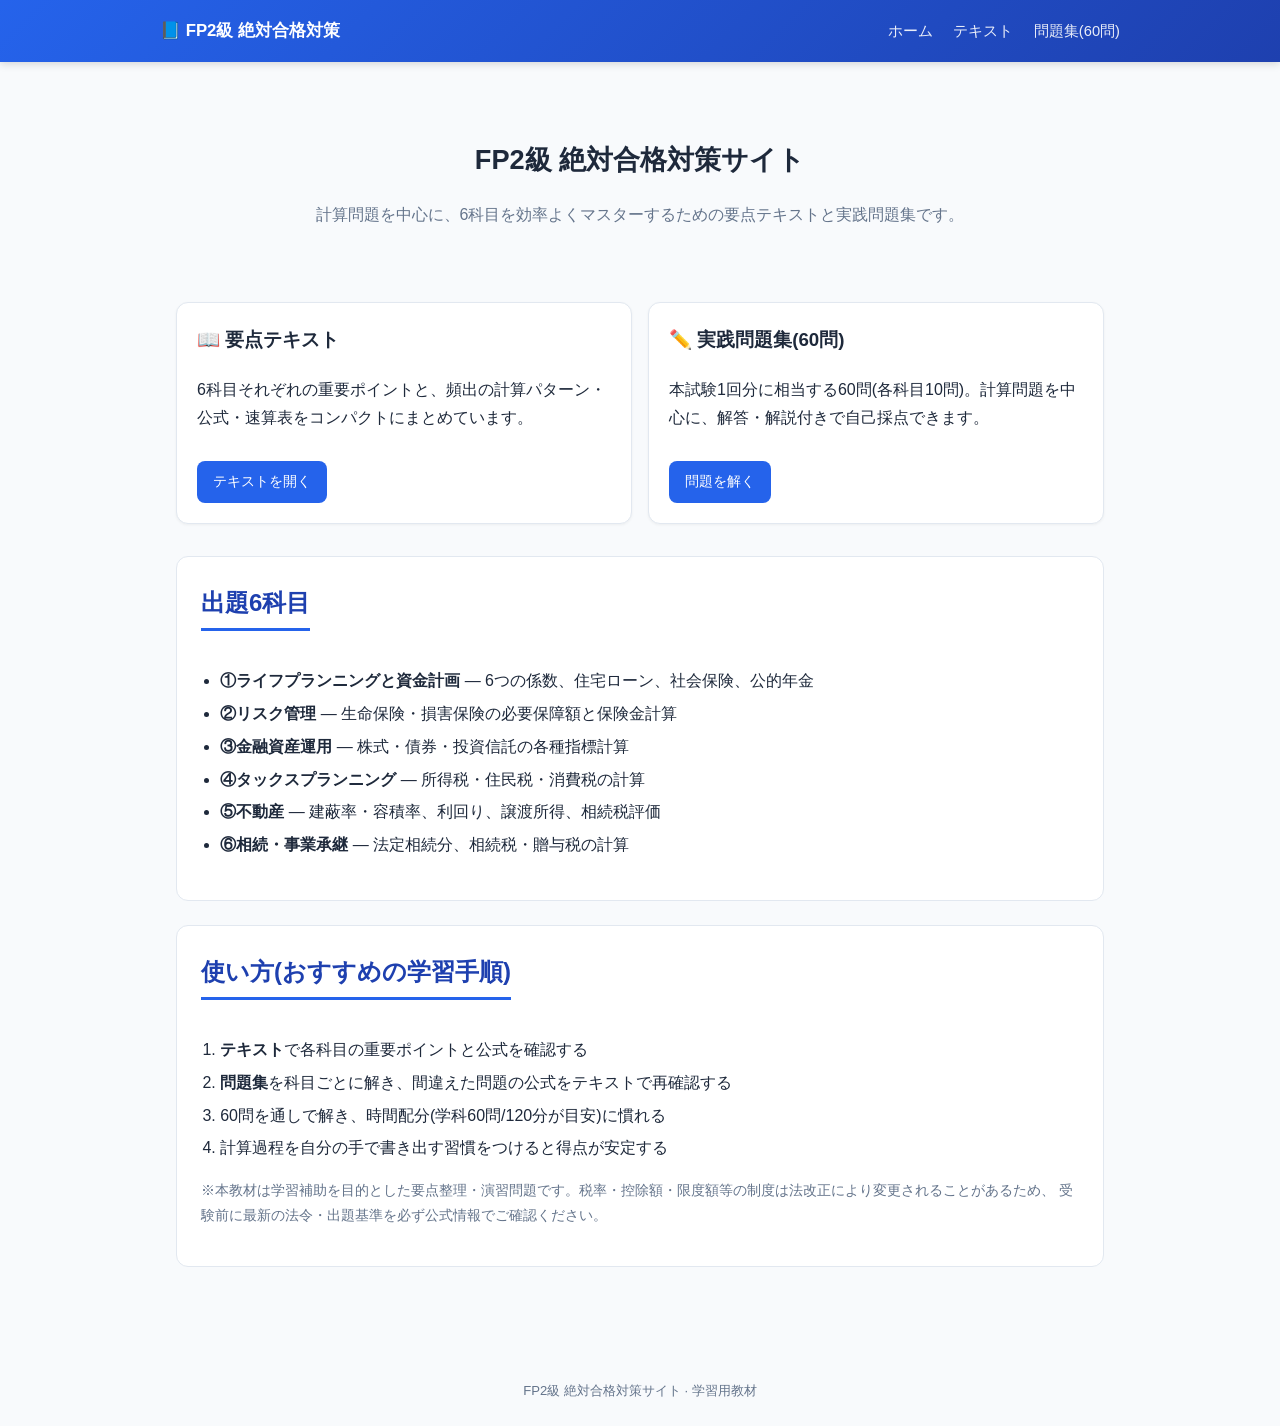
==== fp2/index.html @ b842959a "FP2級対策の要点テキストと計算問題集(60問)を追加 6科目(ライフプランニング/リスク管理/金融資産運用/タックス プランニング/不動産/相続・事業承継)の公式・速算表を整理した テキストと、計算" ====
<!DOCTYPE html>
<html lang="ja">
<head>
<meta charset="UTF-8">
<meta name="viewport" content="width=device-width, initial-scale=1.0">
<title>FP2級 絶対合格対策サイト</title>
<link rel="stylesheet" href="style.css">
</head>
<body>
<header class="site">
  <div class="nav">
    <div class="brand">📘 FP2級 絶対合格対策</div>
    <div class="links">
      <a href="index.html">ホーム</a>
      <a href="text.html">テキスト</a>
      <a href="problems.html">問題集(60問)</a>
    </div>
  </div>
</header>

<main>
  <div class="hero">
    <h1>FP2級 絶対合格対策サイト</h1>
    <p>計算問題を中心に、6科目を効率よくマスターするための要点テキストと実践問題集です。</p>
  </div>

  <div class="cards">
    <div class="card">
      <h3>📖 要点テキスト</h3>
      <p>6科目それぞれの重要ポイントと、頻出の計算パターン・公式・速算表をコンパクトにまとめています。</p>
      <a class="btn" href="text.html">テキストを開く</a>
    </div>
    <div class="card">
      <h3>✏️ 実践問題集(60問)</h3>
      <p>本試験1回分に相当する60問(各科目10問)。計算問題を中心に、解答・解説付きで自己採点できます。</p>
      <a class="btn" href="problems.html">問題を解く</a>
    </div>
  </div>

  <section class="subject" style="margin-top:32px;">
    <h2>出題6科目</h2>
    <ul class="point-list">
      <li><strong>①ライフプランニングと資金計画</strong> — 6つの係数、住宅ローン、社会保険、公的年金</li>
      <li><strong>②リスク管理</strong> — 生命保険・損害保険の必要保障額と保険金計算</li>
      <li><strong>③金融資産運用</strong> — 株式・債券・投資信託の各種指標計算</li>
      <li><strong>④タックスプランニング</strong> — 所得税・住民税・消費税の計算</li>
      <li><strong>⑤不動産</strong> — 建蔽率・容積率、利回り、譲渡所得、相続税評価</li>
      <li><strong>⑥相続・事業承継</strong> — 法定相続分、相続税・贈与税の計算</li>
    </ul>
  </section>

  <section class="subject">
    <h2>使い方(おすすめの学習手順)</h2>
    <ol class="point-list">
      <li><strong>テキスト</strong>で各科目の重要ポイントと公式を確認する</li>
      <li><strong>問題集</strong>を科目ごとに解き、間違えた問題の公式をテキストで再確認する</li>
      <li>60問を通しで解き、時間配分(学科60問/120分が目安)に慣れる</li>
      <li>計算過程を自分の手で書き出す習慣をつけると得点が安定する</li>
    </ol>
    <p style="color:var(--muted);font-size:.85rem;">
      ※本教材は学習補助を目的とした要点整理・演習問題です。税率・控除額・限度額等の制度は法改正により変更されることがあるため、
      受験前に最新の法令・出題基準を必ず公式情報でご確認ください。
    </p>
  </section>
</main>

<footer>FP2級 絶対合格対策サイト &middot; 学習用教材</footer>
</body>
</html>
---- fp2/style.css ----
:root{
  --primary:#2563eb;
  --primary-dark:#1e40af;
  --bg:#f8fafc;
  --card:#ffffff;
  --border:#e2e8f0;
  --text:#1e293b;
  --muted:#64748b;
  --good:#059669;
  --radius:12px;
}
*{box-sizing:border-box}
body{
  margin:0;
  font-family:"Hiragino Kaku Gothic ProN","Yu Gothic","Meiryo",sans-serif;
  background:var(--bg);
  color:var(--text);
  line-height:1.8;
}
header.site{
  background:linear-gradient(135deg,var(--primary),var(--primary-dark));
  color:#fff;
  padding:16px;
  position:sticky;
  top:0;
  z-index:10;
  box-shadow:0 2px 8px rgba(0,0,0,.15);
}
.nav{
  max-width:960px;
  margin:0 auto;
  display:flex;
  justify-content:space-between;
  align-items:center;
  flex-wrap:wrap;
  gap:8px;
}
.nav .brand{font-weight:700;font-size:1.05rem}
.nav .links a{color:#fff;text-decoration:none;margin-left:16px;font-size:.92rem;opacity:.9}
.nav .links a:hover{opacity:1;text-decoration:underline}
main{max-width:960px;margin:0 auto;padding:24px 16px 64px}
.hero{text-align:center;padding:32px 16px}
.hero h1{font-size:1.7rem;margin-bottom:8px}
.hero p{color:var(--muted)}
.cards{display:grid;grid-template-columns:repeat(auto-fit,minmax(230px,1fr));gap:16px;margin-top:24px}
.card{background:var(--card);border:1px solid var(--border);border-radius:var(--radius);padding:20px;box-shadow:0 1px 3px rgba(0,0,0,.05)}
.card h3{margin-top:0}
.card a.btn{display:inline-block;margin-top:12px;background:var(--primary);color:#fff;padding:8px 16px;border-radius:8px;text-decoration:none;font-size:.9rem}
.card a.btn:hover{background:var(--primary-dark)}
.toc{display:flex;flex-wrap:wrap;gap:8px;margin:16px 0 24px}
.toc a{background:#eef2ff;color:var(--primary-dark);padding:6px 12px;border-radius:20px;font-size:.85rem;text-decoration:none}
.toc a:hover{background:#dbeafe}
section.subject{background:var(--card);border:1px solid var(--border);border-radius:var(--radius);padding:24px;margin-bottom:24px;scroll-margin-top:90px}
section.subject h2{color:var(--primary-dark);border-bottom:3px solid var(--primary);display:inline-block;padding-bottom:4px;margin-top:0}
.point-list{padding-left:1.2em}
.point-list li{margin-bottom:4px}
.formula-box{background:#f0f9ff;border-left:4px solid var(--primary);padding:12px 16px;margin:14px 0;border-radius:0 8px 8px 0;font-size:.95rem}
.formula-box .label{font-weight:700;color:var(--primary-dark);display:block;margin-bottom:6px}
.formula-box code{display:block;background:#fff;border:1px solid var(--border);padding:8px 10px;border-radius:6px;margin:4px 0;font-size:.9rem;white-space:pre-wrap}
.example{background:#f8fafc;border:1px dashed var(--border);padding:10px 14px;margin-top:8px;border-radius:8px;font-size:.88rem;color:var(--muted)}
table.speedtable{border-collapse:collapse;width:100%;margin:10px 0;font-size:.85rem}
table.speedtable th,table.speedtable td{border:1px solid var(--border);padding:6px 8px;text-align:right}
table.speedtable th{background:#eef2ff;color:var(--primary-dark)}
table.speedtable td:first-child,table.speedtable th:first-child{text-align:left}
ol.qlist{list-style:none;padding:0;counter-reset:q}
li.q{background:var(--card);border:1px solid var(--border);border-radius:var(--radius);padding:18px 20px;margin-bottom:14px}
li.q .qnum{display:inline-block;background:var(--primary);color:#fff;border-radius:50%;width:28px;height:28px;text-align:center;line-height:28px;font-size:.85rem;margin-right:8px}
li.q .qtext{font-weight:600;margin-bottom:8px;display:inline}
li.q .qhead{display:flex;align-items:flex-start;gap:4px}
li.q .choices{list-style:none;padding-left:36px;margin:8px 0}
li.q .choices li{margin:4px 0}
details.ans{margin-top:10px}
details.ans summary{cursor:pointer;color:var(--primary-dark);font-weight:600;padding:6px 0;list-style:none}
details.ans summary::-webkit-details-marker{display:none}
details.ans summary::before{content:"▶ ";font-size:.8em}
details.ans[open] summary::before{content:"▼ "}
details.ans .ansbody{background:#f0fdf4;border-left:4px solid var(--good);padding:10px 14px;border-radius:0 8px 8px 0;margin-top:6px;font-size:.9rem}
details.ans .ansbody .correct{font-weight:700;color:var(--good)}
.badge{display:inline-block;background:#fef3c7;color:#92400e;border-radius:6px;padding:2px 8px;font-size:.72rem;margin-left:6px;vertical-align:middle}
.subject-nav{position:sticky;top:64px;background:var(--bg);padding:8px 0;z-index:5}
footer{text-align:center;color:var(--muted);font-size:.82rem;padding:24px 16px;}
@media (max-width:600px){
  .nav .links a{margin-left:10px;font-size:.85rem}
  .hero h1{font-size:1.4rem}
}
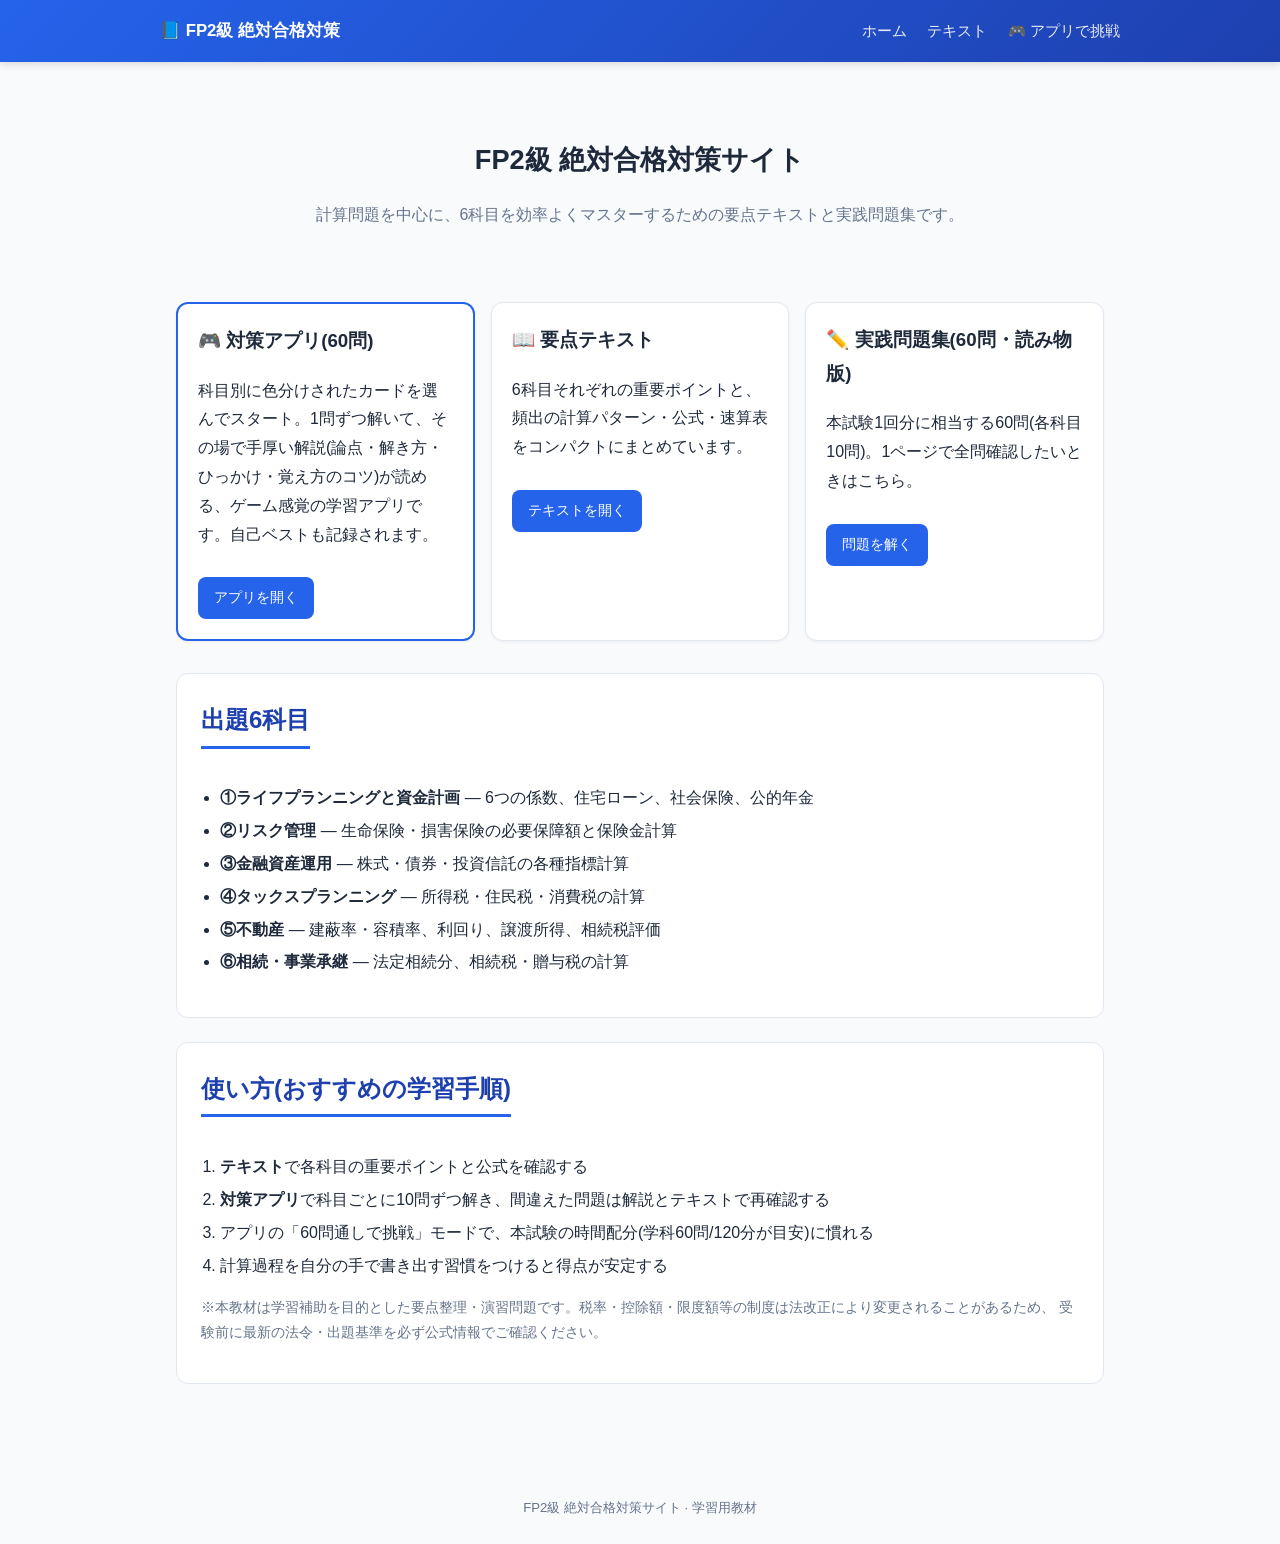
==== commit 0250baa0: "FP2級対策をゲーム感覚で学べるクイズアプリを追加 fp2/app.html を中心に、科目別に色分けされたカード選択→1問ずつ 回答→即時に手厚い解説(論点/解き方/ひっかけポイント/覚え方の コツ" ====
--- a/fp2/index.html
+++ b/fp2/index.html
@@ -13,7 +13,7 @@
     <div class="links">
       <a href="index.html">ホーム</a>
       <a href="text.html">テキスト</a>
-      <a href="problems.html">問題集(60問)</a>
+      <a href="app.html">🎮 アプリで挑戦</a>
     </div>
   </div>
 </header>
@@ -25,14 +25,19 @@
   </div>
 
   <div class="cards">
+    <div class="card" style="border:2px solid #2563eb;">
+      <h3>🎮 対策アプリ(60問)</h3>
+      <p>科目別に色分けされたカードを選んでスタート。1問ずつ解いて、その場で手厚い解説(論点・解き方・ひっかけ・覚え方のコツ)が読める、ゲーム感覚の学習アプリです。自己ベストも記録されます。</p>
+      <a class="btn" href="app.html">アプリを開く</a>
+    </div>
     <div class="card">
       <h3>📖 要点テキスト</h3>
       <p>6科目それぞれの重要ポイントと、頻出の計算パターン・公式・速算表をコンパクトにまとめています。</p>
       <a class="btn" href="text.html">テキストを開く</a>
     </div>
     <div class="card">
-      <h3>✏️ 実践問題集(60問)</h3>
-      <p>本試験1回分に相当する60問(各科目10問)。計算問題を中心に、解答・解説付きで自己採点できます。</p>
+      <h3>✏️ 実践問題集(60問・読み物版)</h3>
+      <p>本試験1回分に相当する60問(各科目10問)。1ページで全問確認したいときはこちら。</p>
       <a class="btn" href="problems.html">問題を解く</a>
     </div>
   </div>
@@ -53,8 +58,8 @@
     <h2>使い方(おすすめの学習手順)</h2>
     <ol class="point-list">
       <li><strong>テキスト</strong>で各科目の重要ポイントと公式を確認する</li>
-      <li><strong>問題集</strong>を科目ごとに解き、間違えた問題の公式をテキストで再確認する</li>
-      <li>60問を通しで解き、時間配分(学科60問/120分が目安)に慣れる</li>
+      <li><strong>対策アプリ</strong>で科目ごとに10問ずつ解き、間違えた問題は解説とテキストで再確認する</li>
+      <li>アプリの「60問通しで挑戦」モードで、本試験の時間配分(学科60問/120分が目安)に慣れる</li>
       <li>計算過程を自分の手で書き出す習慣をつけると得点が安定する</li>
     </ol>
     <p style="color:var(--muted);font-size:.85rem;">
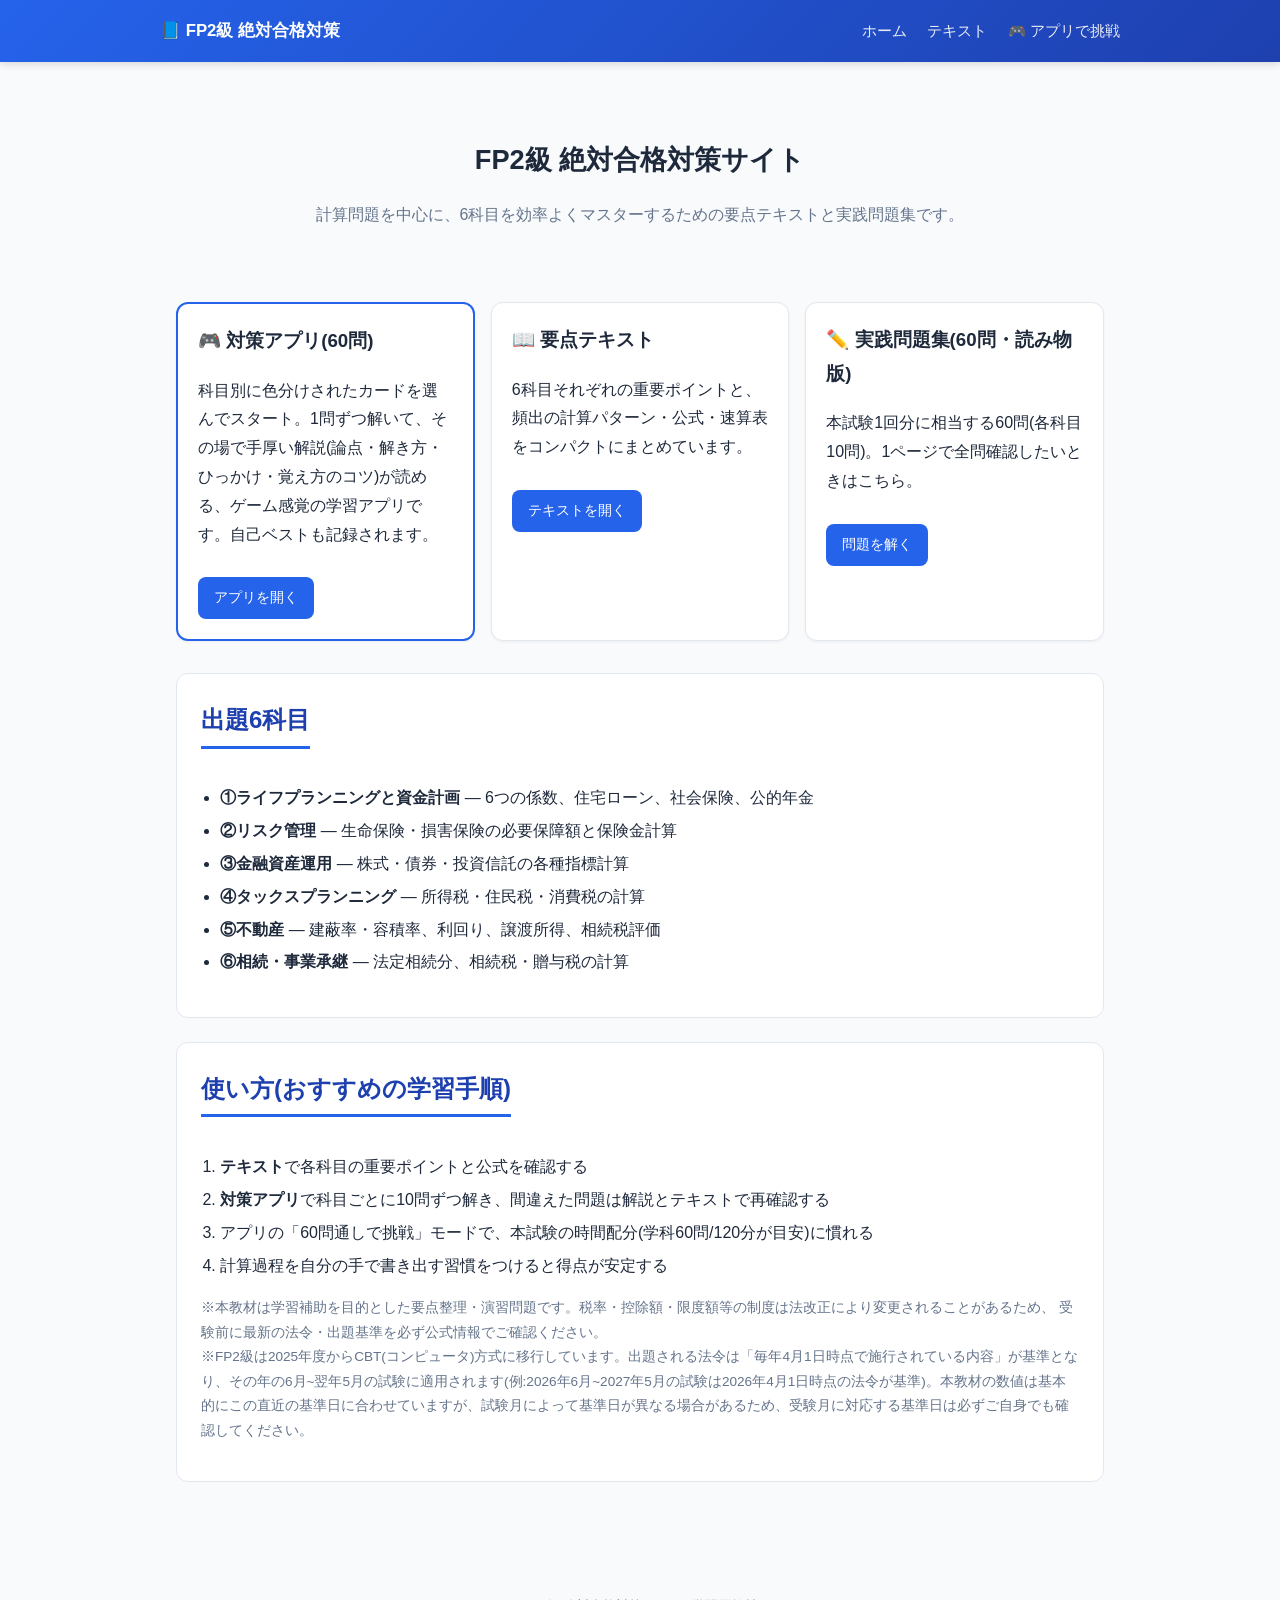
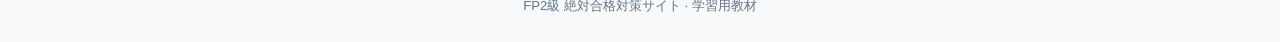
==== commit a36129a8: "CBTの法令基準日と生前贈与加算(3年→7年)の改正を追記 日本FP協会・きんざいの試験はCBT化に伴い、出題法令が「毎年4月1日 時点」を基準に6月~翌5月の試験へ適用される。この基準日の考え方を " ====
--- a/fp2/index.html
+++ b/fp2/index.html
@@ -64,7 +64,8 @@
     </ol>
     <p style="color:var(--muted);font-size:.85rem;">
       ※本教材は学習補助を目的とした要点整理・演習問題です。税率・控除額・限度額等の制度は法改正により変更されることがあるため、
-      受験前に最新の法令・出題基準を必ず公式情報でご確認ください。
+      受験前に最新の法令・出題基準を必ず公式情報でご確認ください。<br>
+      ※FP2級は2025年度からCBT(コンピュータ)方式に移行しています。出題される法令は「毎年4月1日時点で施行されている内容」が基準となり、その年の6月~翌年5月の試験に適用されます(例:2026年6月~2027年5月の試験は2026年4月1日時点の法令が基準)。本教材の数値は基本的にこの直近の基準日に合わせていますが、試験月によって基準日が異なる場合があるため、受験月に対応する基準日は必ずご自身でも確認してください。
     </p>
   </section>
 </main>
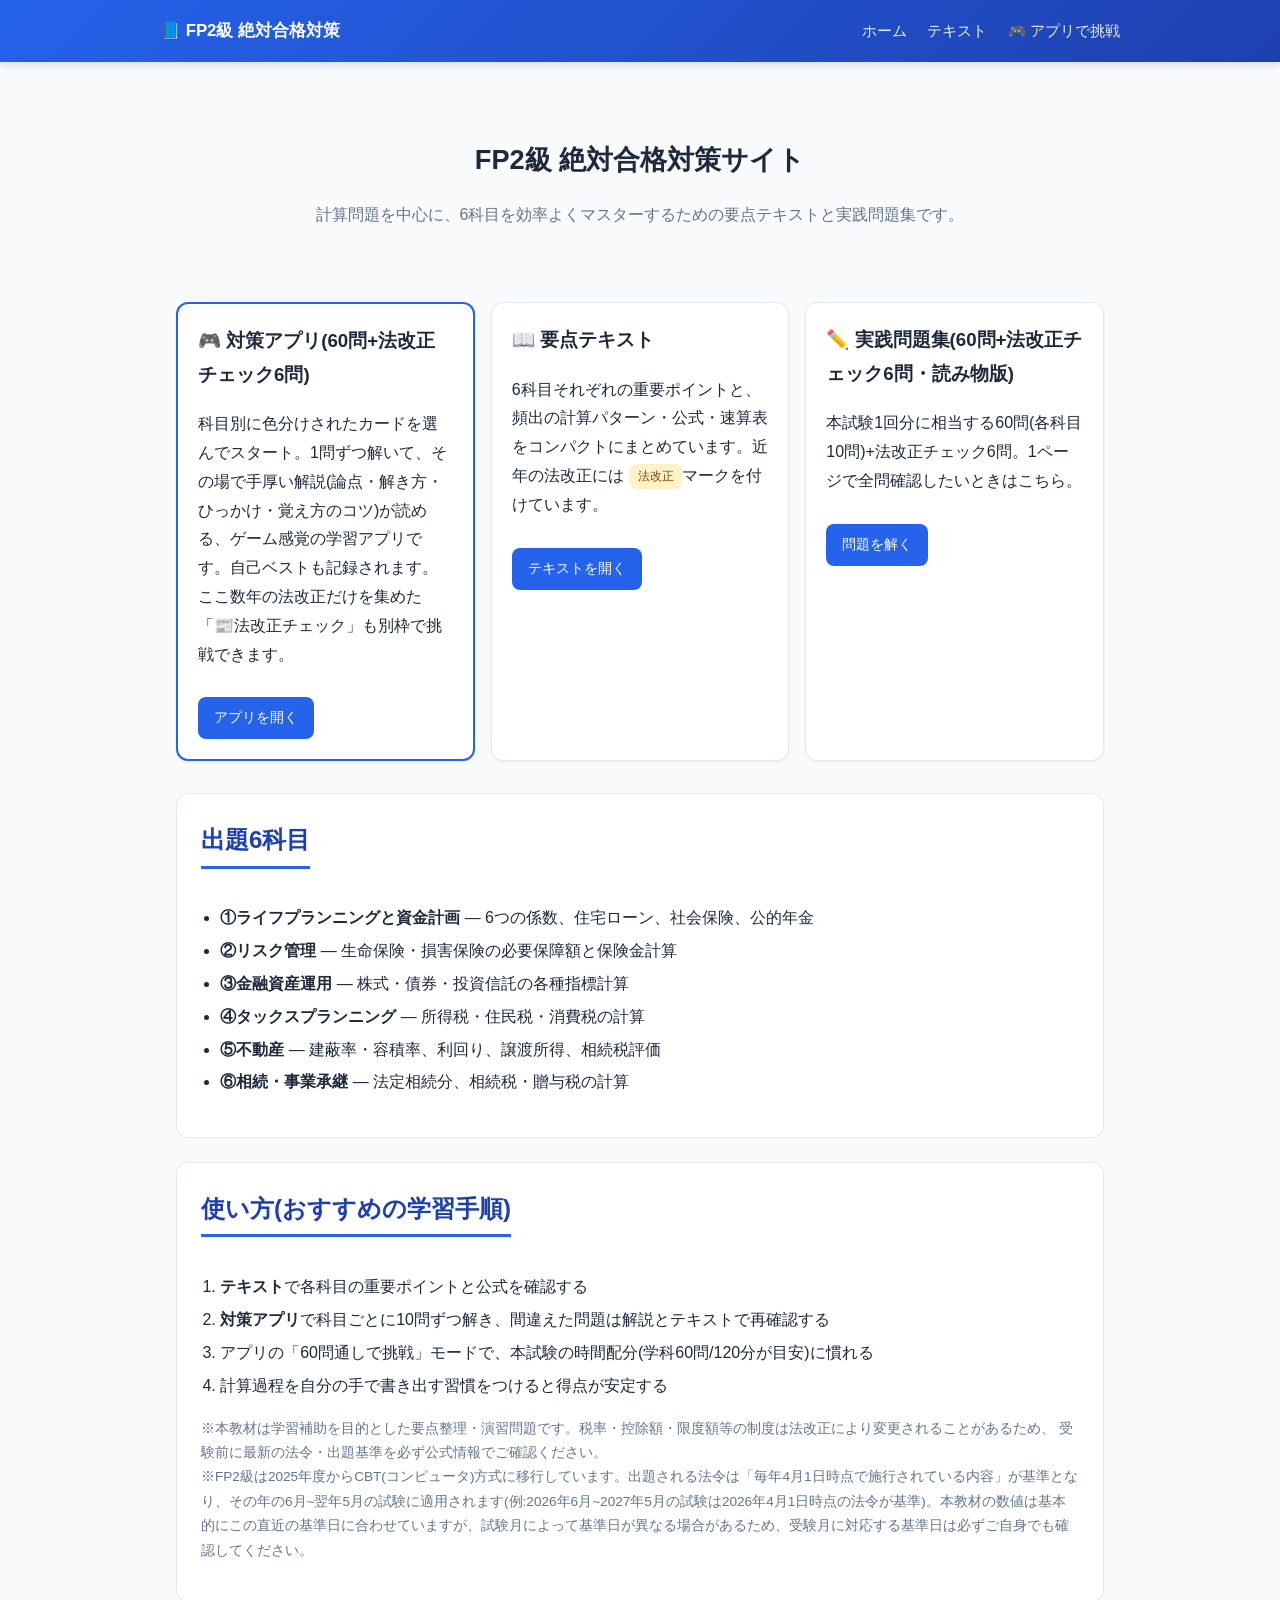
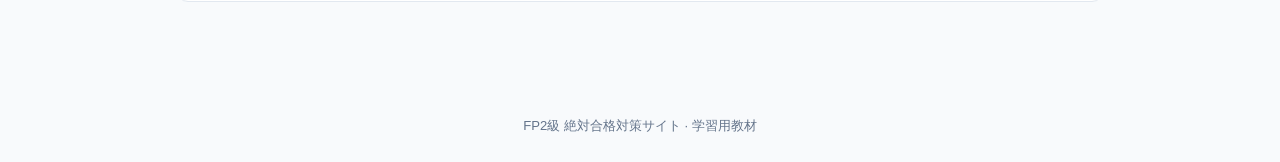
==== commit 3852116d: "「法改正チェック」ボーナス6問と関連トピックを追加 過去問傾向・直近の法改正調査で新たに見つかった、FP2級で狙われ やすい最新論点(給与所得控除の最低保障額引き上げ、生命保険料 控除の23歳未満特例" ====
--- a/fp2/index.html
+++ b/fp2/index.html
@@ -26,18 +26,18 @@
 
   <div class="cards">
     <div class="card" style="border:2px solid #2563eb;">
-      <h3>🎮 対策アプリ(60問)</h3>
-      <p>科目別に色分けされたカードを選んでスタート。1問ずつ解いて、その場で手厚い解説(論点・解き方・ひっかけ・覚え方のコツ)が読める、ゲーム感覚の学習アプリです。自己ベストも記録されます。</p>
+      <h3>🎮 対策アプリ(60問+法改正チェック6問)</h3>
+      <p>科目別に色分けされたカードを選んでスタート。1問ずつ解いて、その場で手厚い解説(論点・解き方・ひっかけ・覚え方のコツ)が読める、ゲーム感覚の学習アプリです。自己ベストも記録されます。ここ数年の法改正だけを集めた「📰法改正チェック」も別枠で挑戦できます。</p>
       <a class="btn" href="app.html">アプリを開く</a>
     </div>
     <div class="card">
       <h3>📖 要点テキスト</h3>
-      <p>6科目それぞれの重要ポイントと、頻出の計算パターン・公式・速算表をコンパクトにまとめています。</p>
+      <p>6科目それぞれの重要ポイントと、頻出の計算パターン・公式・速算表をコンパクトにまとめています。近年の法改正には<span class="badge">法改正</span>マークを付けています。</p>
       <a class="btn" href="text.html">テキストを開く</a>
     </div>
     <div class="card">
-      <h3>✏️ 実践問題集(60問・読み物版)</h3>
-      <p>本試験1回分に相当する60問(各科目10問)。1ページで全問確認したいときはこちら。</p>
+      <h3>✏️ 実践問題集(60問+法改正チェック6問・読み物版)</h3>
+      <p>本試験1回分に相当する60問(各科目10問)+法改正チェック6問。1ページで全問確認したいときはこちら。</p>
       <a class="btn" href="problems.html">問題を解く</a>
     </div>
   </div>
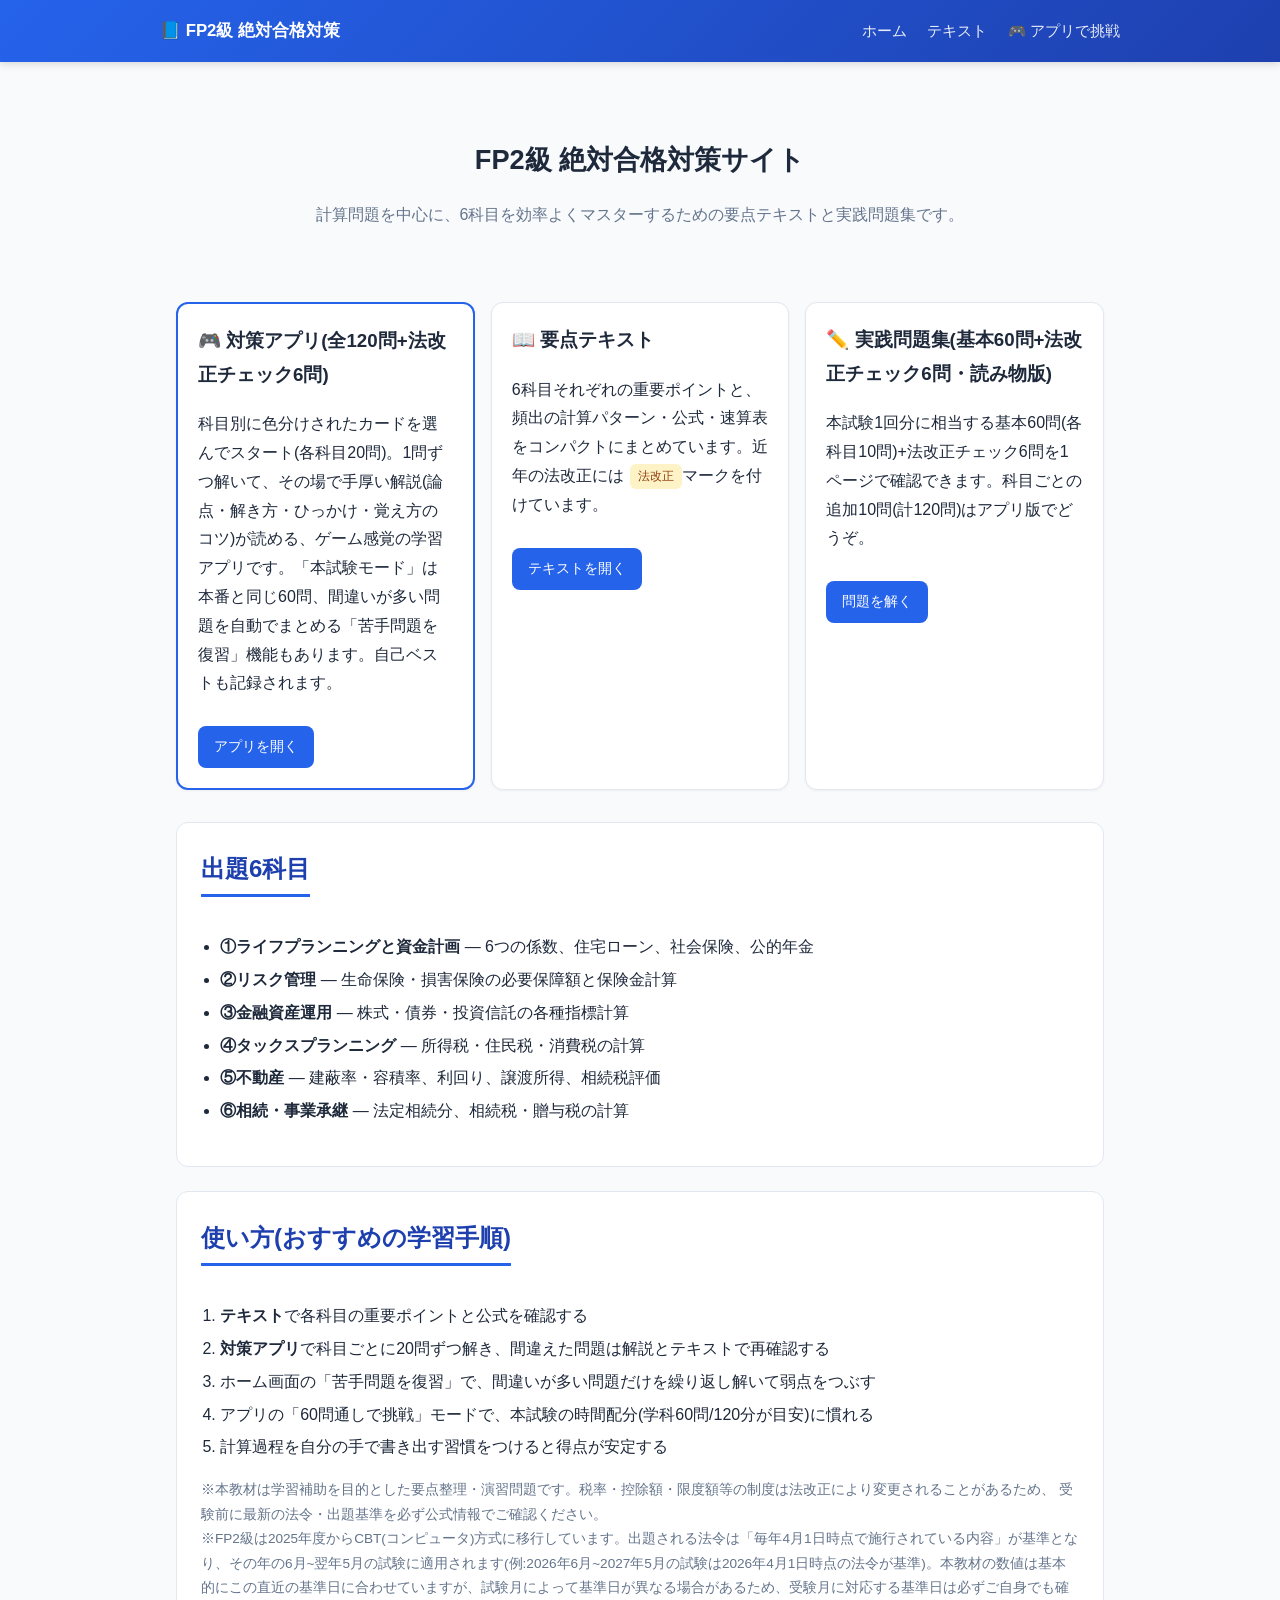
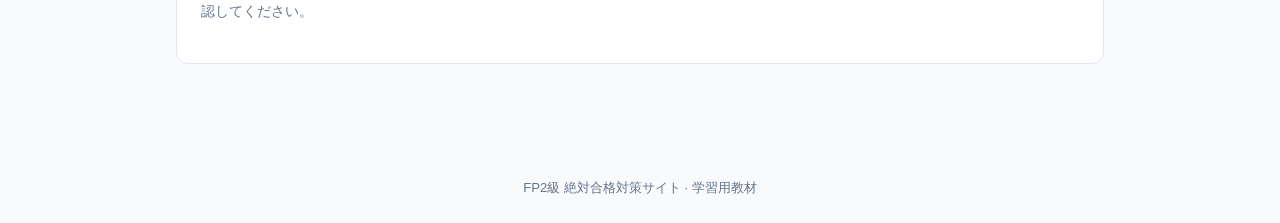
==== commit 817a2740: "各科目+10問(計120問)を追加し、8割得点を狙える出題範囲に拡張 8割の得点を安定して狙うため、既存60問とは別ファイル(round2-data.js) に各科目10問ずつ、計60問を追加した。既" ====
--- a/fp2/index.html
+++ b/fp2/index.html
@@ -26,8 +26,8 @@
 
   <div class="cards">
     <div class="card" style="border:2px solid #2563eb;">
-      <h3>🎮 対策アプリ(60問+法改正チェック6問)</h3>
-      <p>科目別に色分けされたカードを選んでスタート。1問ずつ解いて、その場で手厚い解説(論点・解き方・ひっかけ・覚え方のコツ)が読める、ゲーム感覚の学習アプリです。自己ベストも記録されます。ここ数年の法改正だけを集めた「📰法改正チェック」も別枠で挑戦できます。</p>
+      <h3>🎮 対策アプリ(全120問+法改正チェック6問)</h3>
+      <p>科目別に色分けされたカードを選んでスタート(各科目20問)。1問ずつ解いて、その場で手厚い解説(論点・解き方・ひっかけ・覚え方のコツ)が読める、ゲーム感覚の学習アプリです。「本試験モード」は本番と同じ60問、間違いが多い問題を自動でまとめる「苦手問題を復習」機能もあります。自己ベストも記録されます。</p>
       <a class="btn" href="app.html">アプリを開く</a>
     </div>
     <div class="card">
@@ -36,8 +36,8 @@
       <a class="btn" href="text.html">テキストを開く</a>
     </div>
     <div class="card">
-      <h3>✏️ 実践問題集(60問+法改正チェック6問・読み物版)</h3>
-      <p>本試験1回分に相当する60問(各科目10問)+法改正チェック6問。1ページで全問確認したいときはこちら。</p>
+      <h3>✏️ 実践問題集(基本60問+法改正チェック6問・読み物版)</h3>
+      <p>本試験1回分に相当する基本60問(各科目10問)+法改正チェック6問を1ページで確認できます。科目ごとの追加10問(計120問)はアプリ版でどうぞ。</p>
       <a class="btn" href="problems.html">問題を解く</a>
     </div>
   </div>
@@ -58,7 +58,8 @@
     <h2>使い方(おすすめの学習手順)</h2>
     <ol class="point-list">
       <li><strong>テキスト</strong>で各科目の重要ポイントと公式を確認する</li>
-      <li><strong>対策アプリ</strong>で科目ごとに10問ずつ解き、間違えた問題は解説とテキストで再確認する</li>
+      <li><strong>対策アプリ</strong>で科目ごとに20問ずつ解き、間違えた問題は解説とテキストで再確認する</li>
+      <li>ホーム画面の「苦手問題を復習」で、間違いが多い問題だけを繰り返し解いて弱点をつぶす</li>
       <li>アプリの「60問通しで挑戦」モードで、本試験の時間配分(学科60問/120分が目安)に慣れる</li>
       <li>計算過程を自分の手で書き出す習慣をつけると得点が安定する</li>
     </ol>
